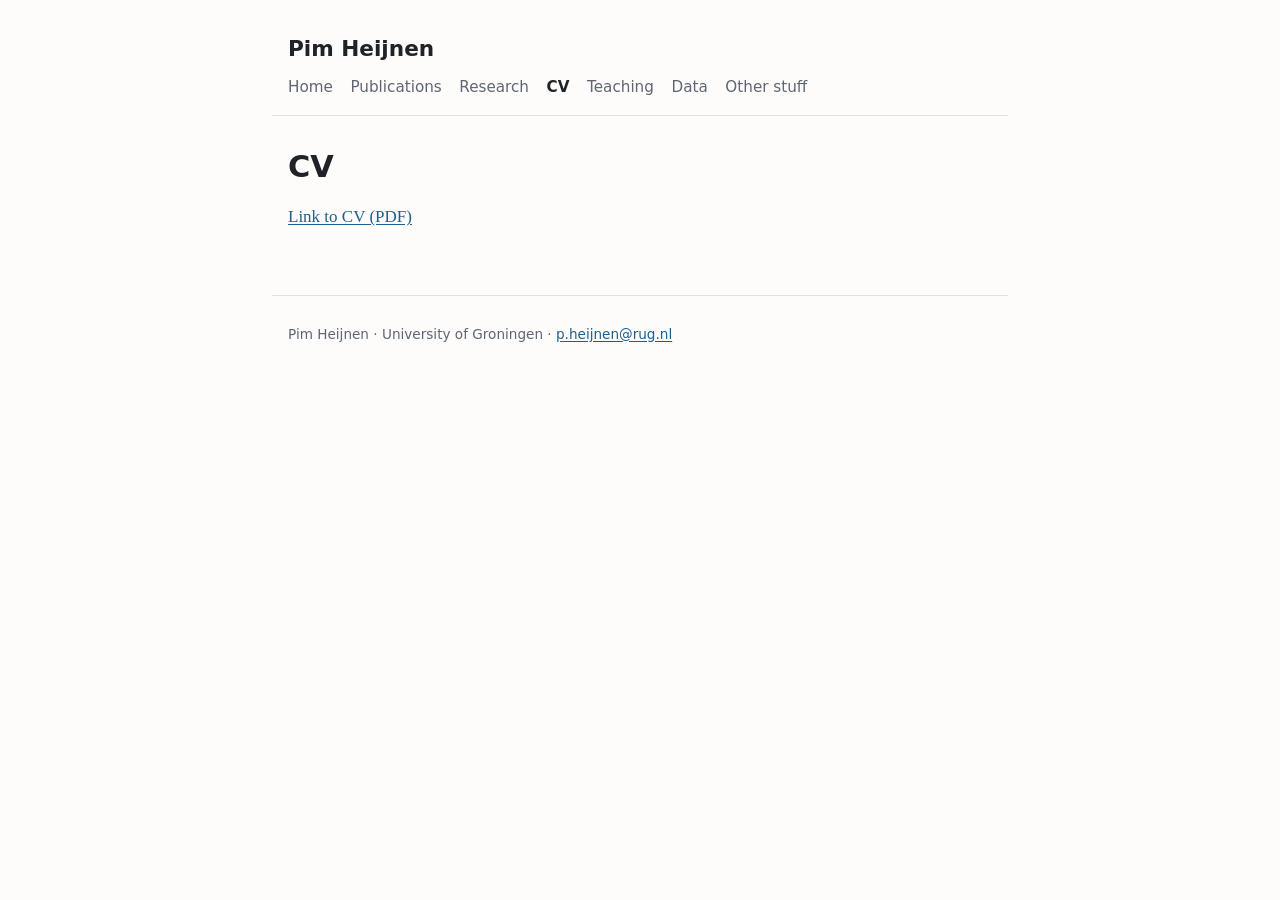
==== cv.html @ 960171b0 "Initial version of personal website, migrated from Google Sites Co-Authored-By: Claude Opus 5.5 <nor" ====
<!doctype html>
<html lang="en">
<head>
  <meta charset="utf-8">
  <meta name="viewport" content="width=device-width, initial-scale=1">
  <title>CV – Pim Heijnen</title>
  <link rel="stylesheet" href="style.css">
</head>
<body>
  <header class="site-header">
    <a class="site-name" href="index.html">Pim Heijnen</a>
    <nav>
      <a href="index.html">Home</a>
      <a href="publications.html">Publications</a>
      <a href="research.html">Research</a>
      <a href="cv.html" aria-current="page">CV</a>
      <a href="teaching.html">Teaching</a>
      <a href="data.html">Data</a>
      <a href="personal.html">Other stuff</a>
    </nav>
  </header>
  <main>
    <h1>CV</h1>
    <p><a href="https://www.dropbox.com/s/o0sutgql7cb6be3/CV_english_public.pdf?dl=0">Link to CV (PDF)</a></p>
  </main>
  <footer>
    <p>Pim Heijnen · University of Groningen · <a href="mailto:p.heijnen@rug.nl">p.heijnen@rug.nl</a></p>
  </footer>
</body>
</html>
---- style.css ----
:root {
  --bg: #fdfcfa;
  --text: #1f2328;
  --muted: #5f6672;
  --accent: #1f5f8b;
  --rule: #e3e0da;
  --done: #2f7d4f;
  --max: 46rem;
}

@media (prefers-color-scheme: dark) {
  :root {
    --bg: #16181c;
    --text: #e6e6e3;
    --muted: #9aa0a8;
    --accent: #7db4dc;
    --rule: #2c3036;
    --done: #6cc292;
  }
}

* { box-sizing: border-box; }

html { -webkit-text-size-adjust: 100%; }

body {
  margin: 0;
  background: var(--bg);
  color: var(--text);
  font: 17px/1.6 Charter, "Bitstream Charter", "Sitka Text", Cambria, Georgia, serif;
}

a { color: var(--accent); text-underline-offset: 2px; }
a:hover { text-decoration-thickness: 2px; }

.site-header, main, footer {
  max-width: var(--max);
  margin: 0 auto;
  padding: 0 1rem;
}

.site-header {
  padding-top: 2rem;
  padding-bottom: 1rem;
  border-bottom: 1px solid var(--rule);
  font-family: system-ui, -apple-system, "Segoe UI", sans-serif;
}

.site-name {
  font-size: 1.35rem;
  font-weight: 600;
  color: var(--text);
  text-decoration: none;
}

nav {
  display: flex;
  flex-wrap: wrap;
  gap: 0.25rem 1.1rem;
  margin-top: 0.5rem;
  font-size: 0.95rem;
}

nav a { color: var(--muted); text-decoration: none; }
nav a:hover { color: var(--accent); }
nav a[aria-current="page"] { color: var(--text); font-weight: 600; }

main { padding-top: 1.5rem; padding-bottom: 3rem; }

h1, h2, h3 {
  font-family: system-ui, -apple-system, "Segoe UI", sans-serif;
  line-height: 1.25;
}

h1 { font-size: 1.9rem; margin: 0.5rem 0 1rem; }
h2 { font-size: 1.2rem; margin: 2.2rem 0 0.6rem; }
h3 { font-size: 1.05rem; margin: 0 0 0.3rem; }

.lead { font-size: 1.15rem; color: var(--muted); }

.crumb {
  margin: 0;
  font: 0.9rem system-ui, sans-serif;
  color: var(--muted);
}

.timeline { list-style: none; padding: 0; }
.timeline li { margin-bottom: 0.5rem; }
.timeline .when {
  display: block;
  font: 0.85rem system-ui, sans-serif;
  color: var(--muted);
  font-variant-numeric: tabular-nums;
}

.pubs { padding-left: 1.2rem; }
.pubs li { margin-bottom: 0.7rem; }

.paper {
  padding: 1rem 0;
  border-top: 1px solid var(--rule);
}
.paper .year { font-weight: 400; color: var(--muted); }
.paper .meta { margin: 0.1rem 0; color: var(--muted); font-size: 0.95rem; }
.paper details { margin-top: 0.4rem; }
.paper summary { cursor: pointer; color: var(--accent); font: 0.9rem system-ui, sans-serif; }
.paper details p { margin: 0.5rem 0 0; }

.gallery {
  display: grid;
  grid-template-columns: repeat(auto-fill, minmax(15rem, 1fr));
  gap: 1.25rem;
  margin-top: 1.5rem;
}
.gallery figure { margin: 0; }
.gallery img {
  display: block;
  width: 100%;
  aspect-ratio: 4 / 3;
  object-fit: cover;
  border-radius: 4px;
}
.gallery figcaption { font-size: 0.9rem; color: var(--muted); margin-top: 0.4rem; }

.progress { margin: 2rem 0 1rem; font-family: system-ui, sans-serif; }
.progress .bar {
  height: 0.6rem;
  background: var(--rule);
  border-radius: 999px;
  overflow: hidden;
}
.progress .bar span { display: block; height: 100%; background: var(--done); }
.progress p { margin: 0.4rem 0 0; font-size: 0.95rem; }

.table-wrap { overflow-x: auto; }
.passes {
  width: 100%;
  border-collapse: collapse;
  font: 0.95rem system-ui, sans-serif;
  font-variant-numeric: tabular-nums;
}
.passes th, .passes td {
  text-align: left;
  padding: 0.4rem 0.6rem;
  border-bottom: 1px solid var(--rule);
}
.passes th { color: var(--muted); font-weight: 600; }
.passes .num { text-align: right; white-space: nowrap; }
.passes tr:not(.done) td:last-child { color: var(--muted); }
.passes tr.done td:last-child { color: var(--done); }

footer {
  padding-top: 1rem;
  padding-bottom: 2rem;
  border-top: 1px solid var(--rule);
  font: 0.85rem system-ui, sans-serif;
  color: var(--muted);
}
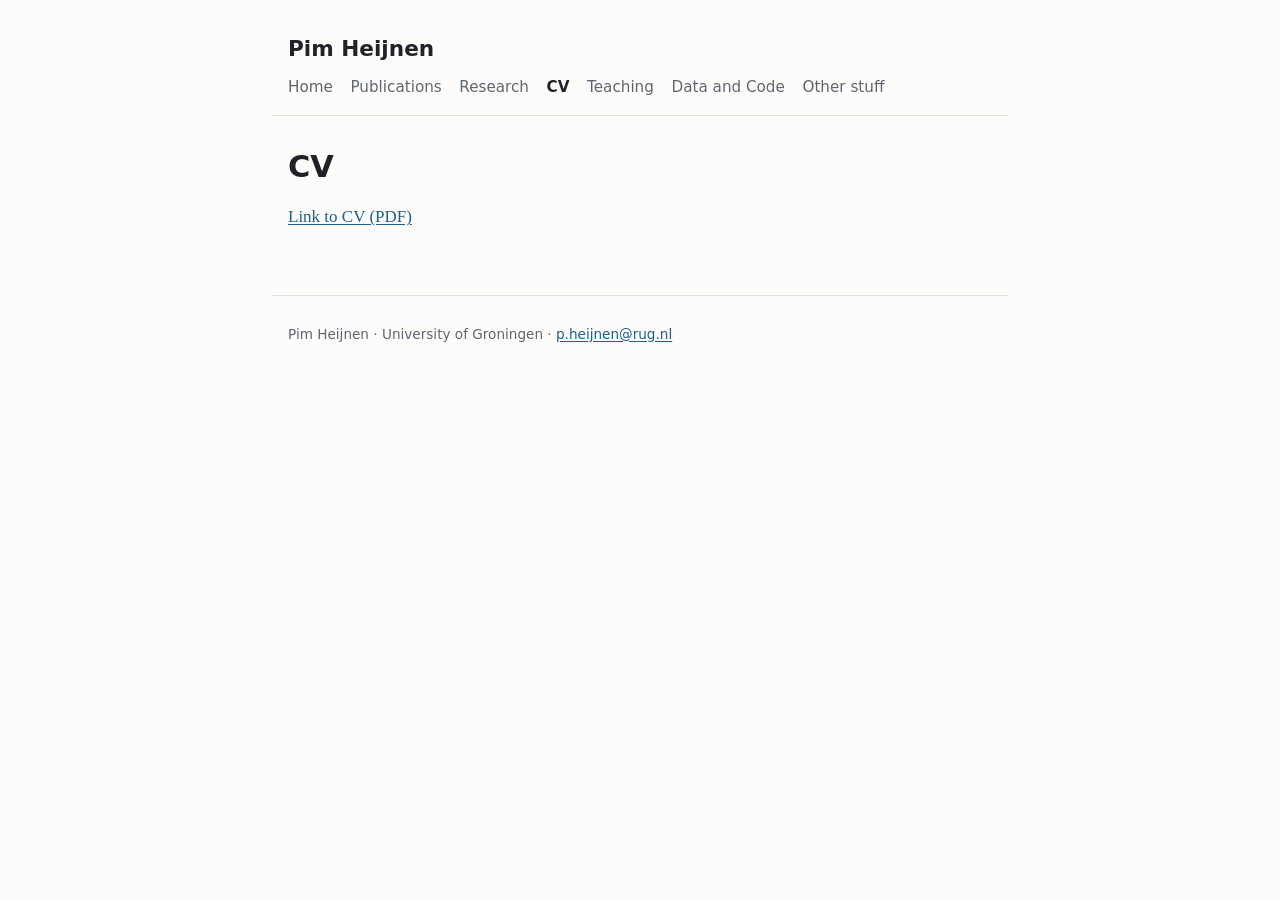
==== commit 88198312: "Data and Code page, new working paper version of On the Computation of Equilibrium Co-Authored-By: C" ====
--- a/cv.html
+++ b/cv.html
@@ -15,7 +15,7 @@
       <a href="research.html">Research</a>
       <a href="cv.html" aria-current="page">CV</a>
       <a href="teaching.html">Teaching</a>
-      <a href="data.html">Data</a>
+      <a href="data.html">Data and Code</a>
       <a href="personal.html">Other stuff</a>
     </nav>
   </header>
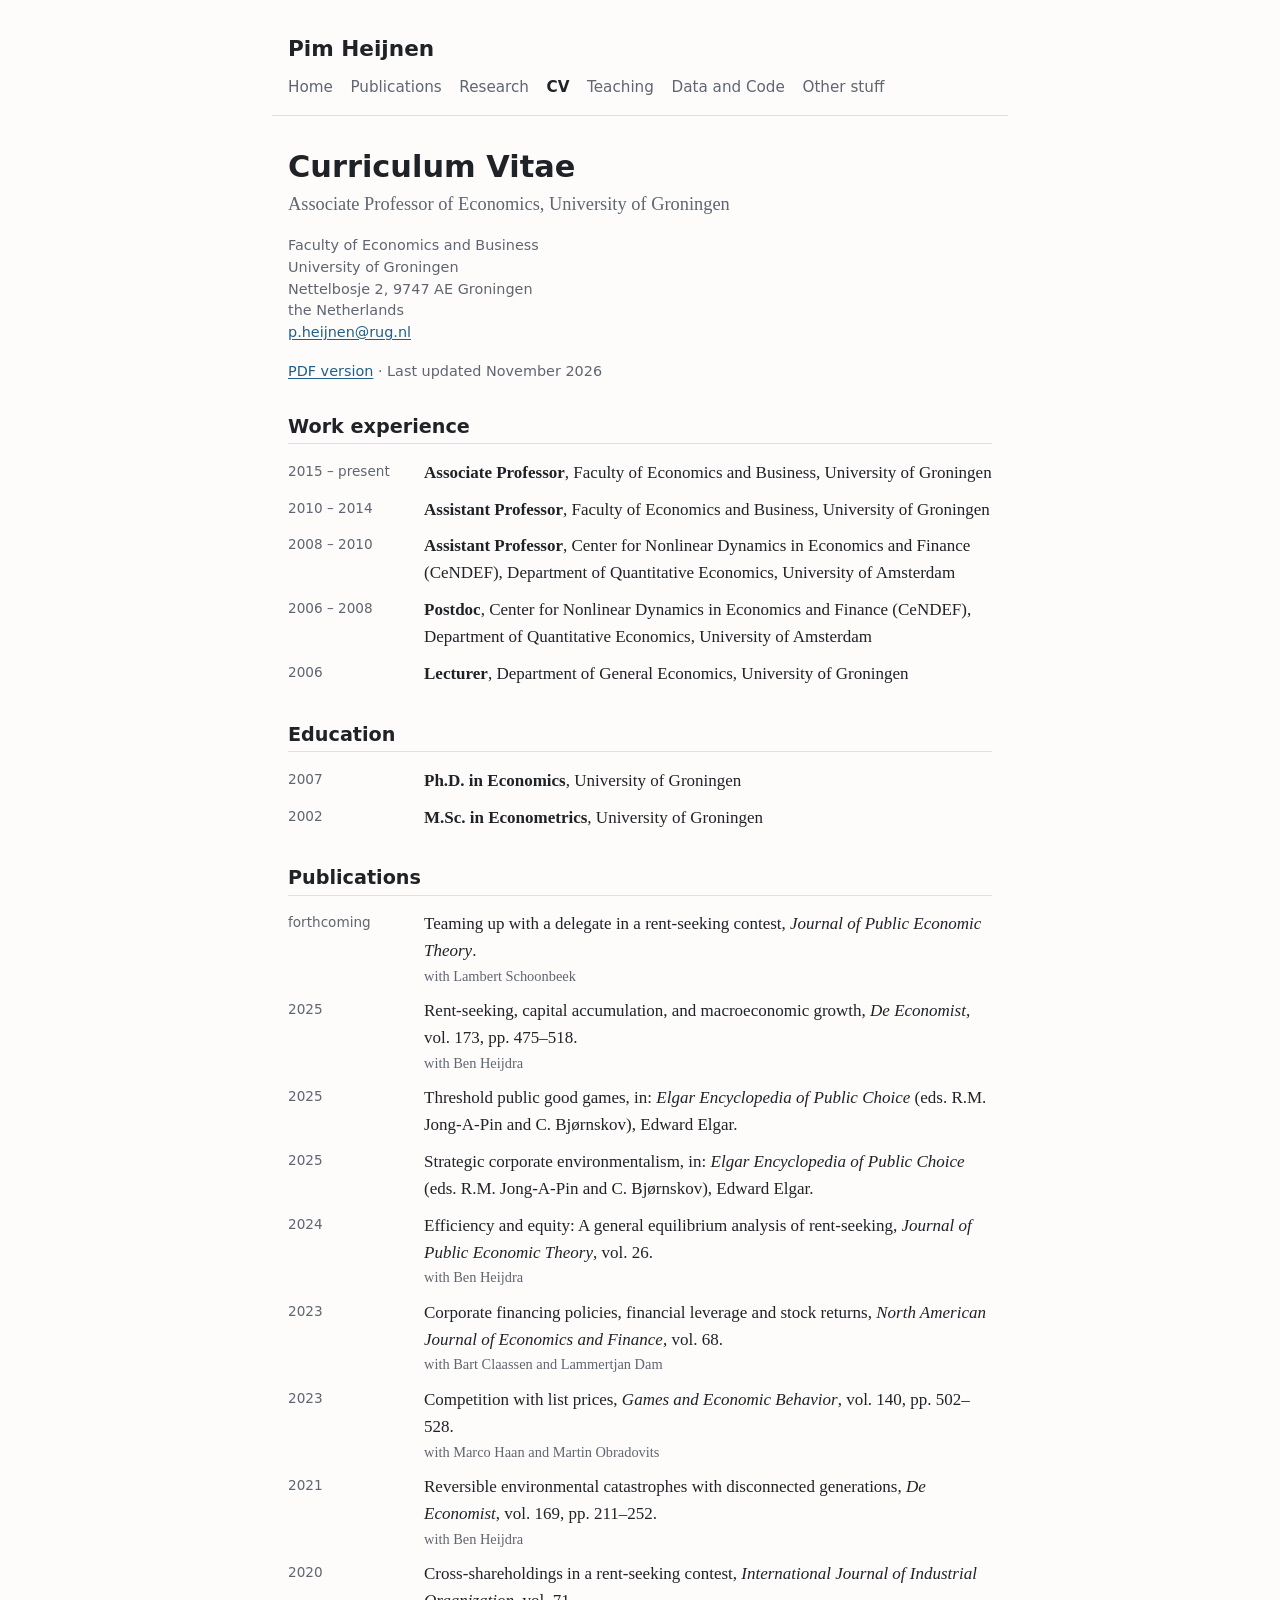
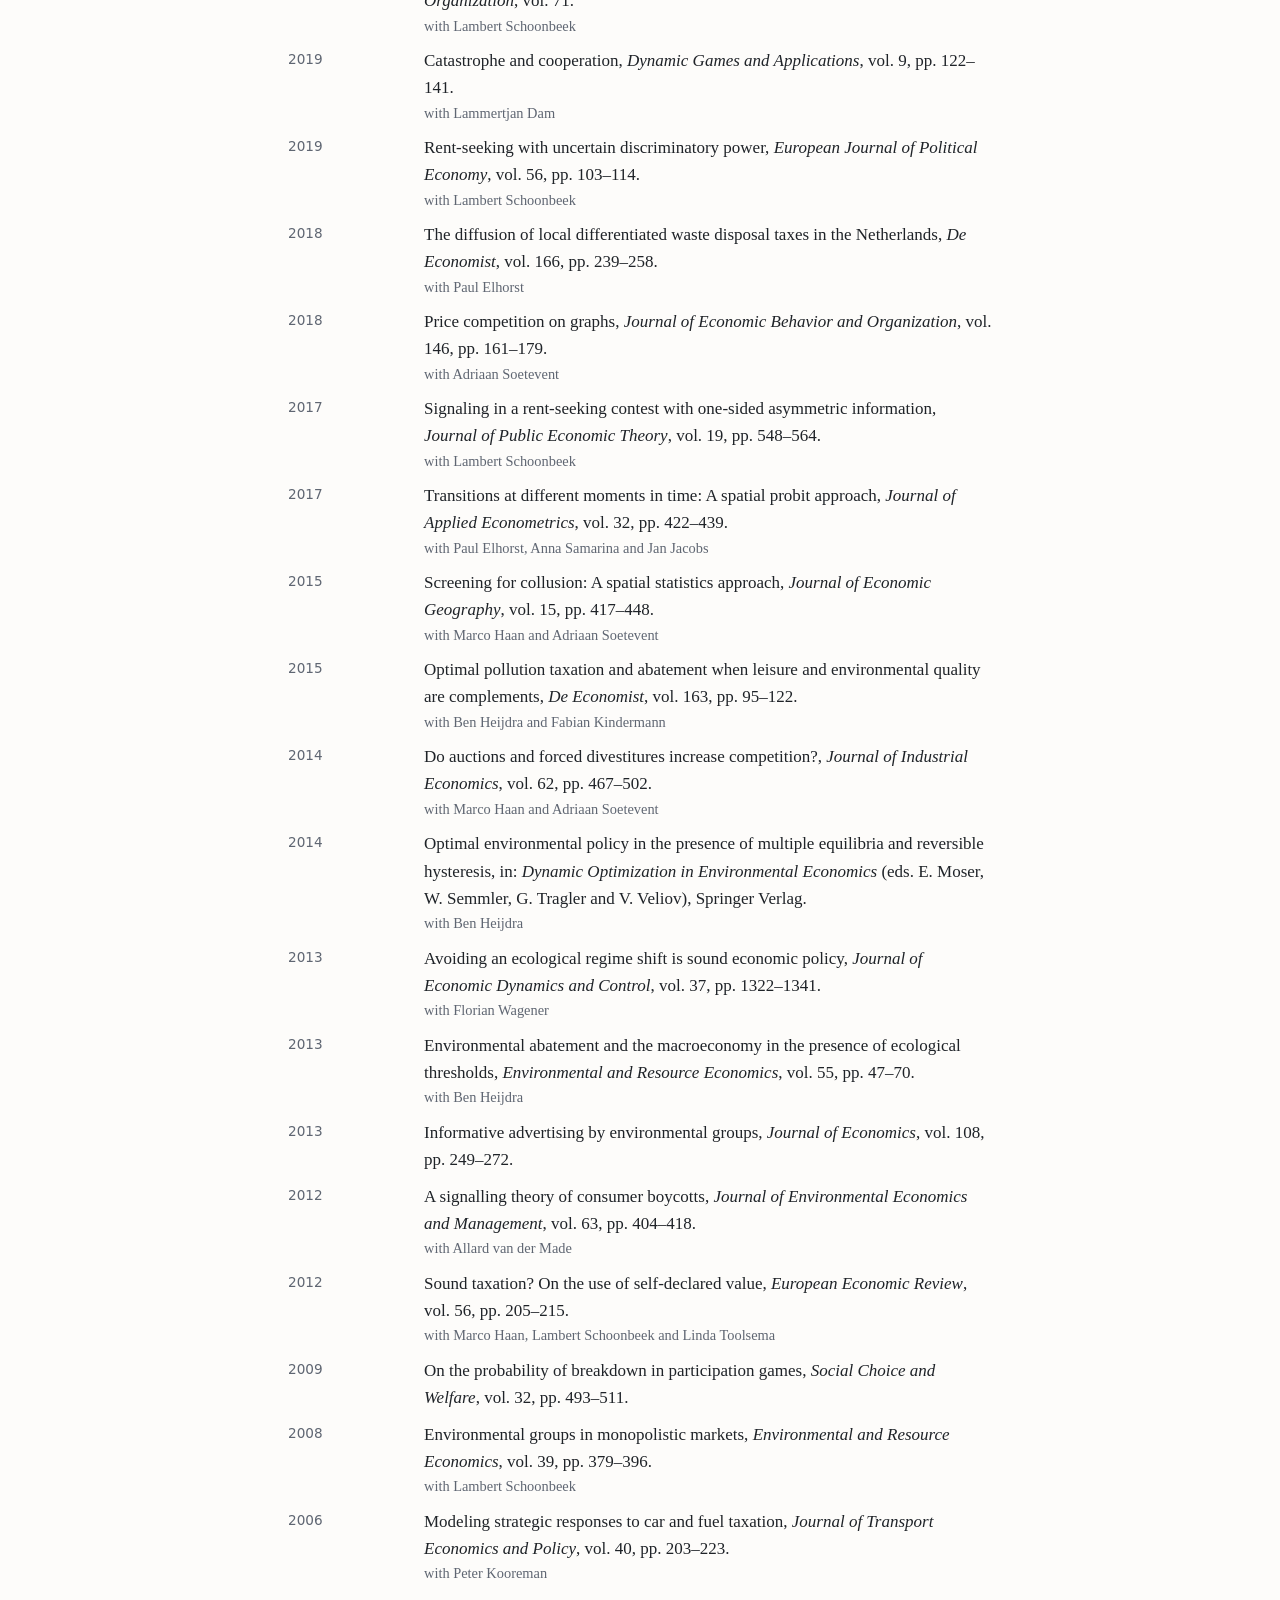
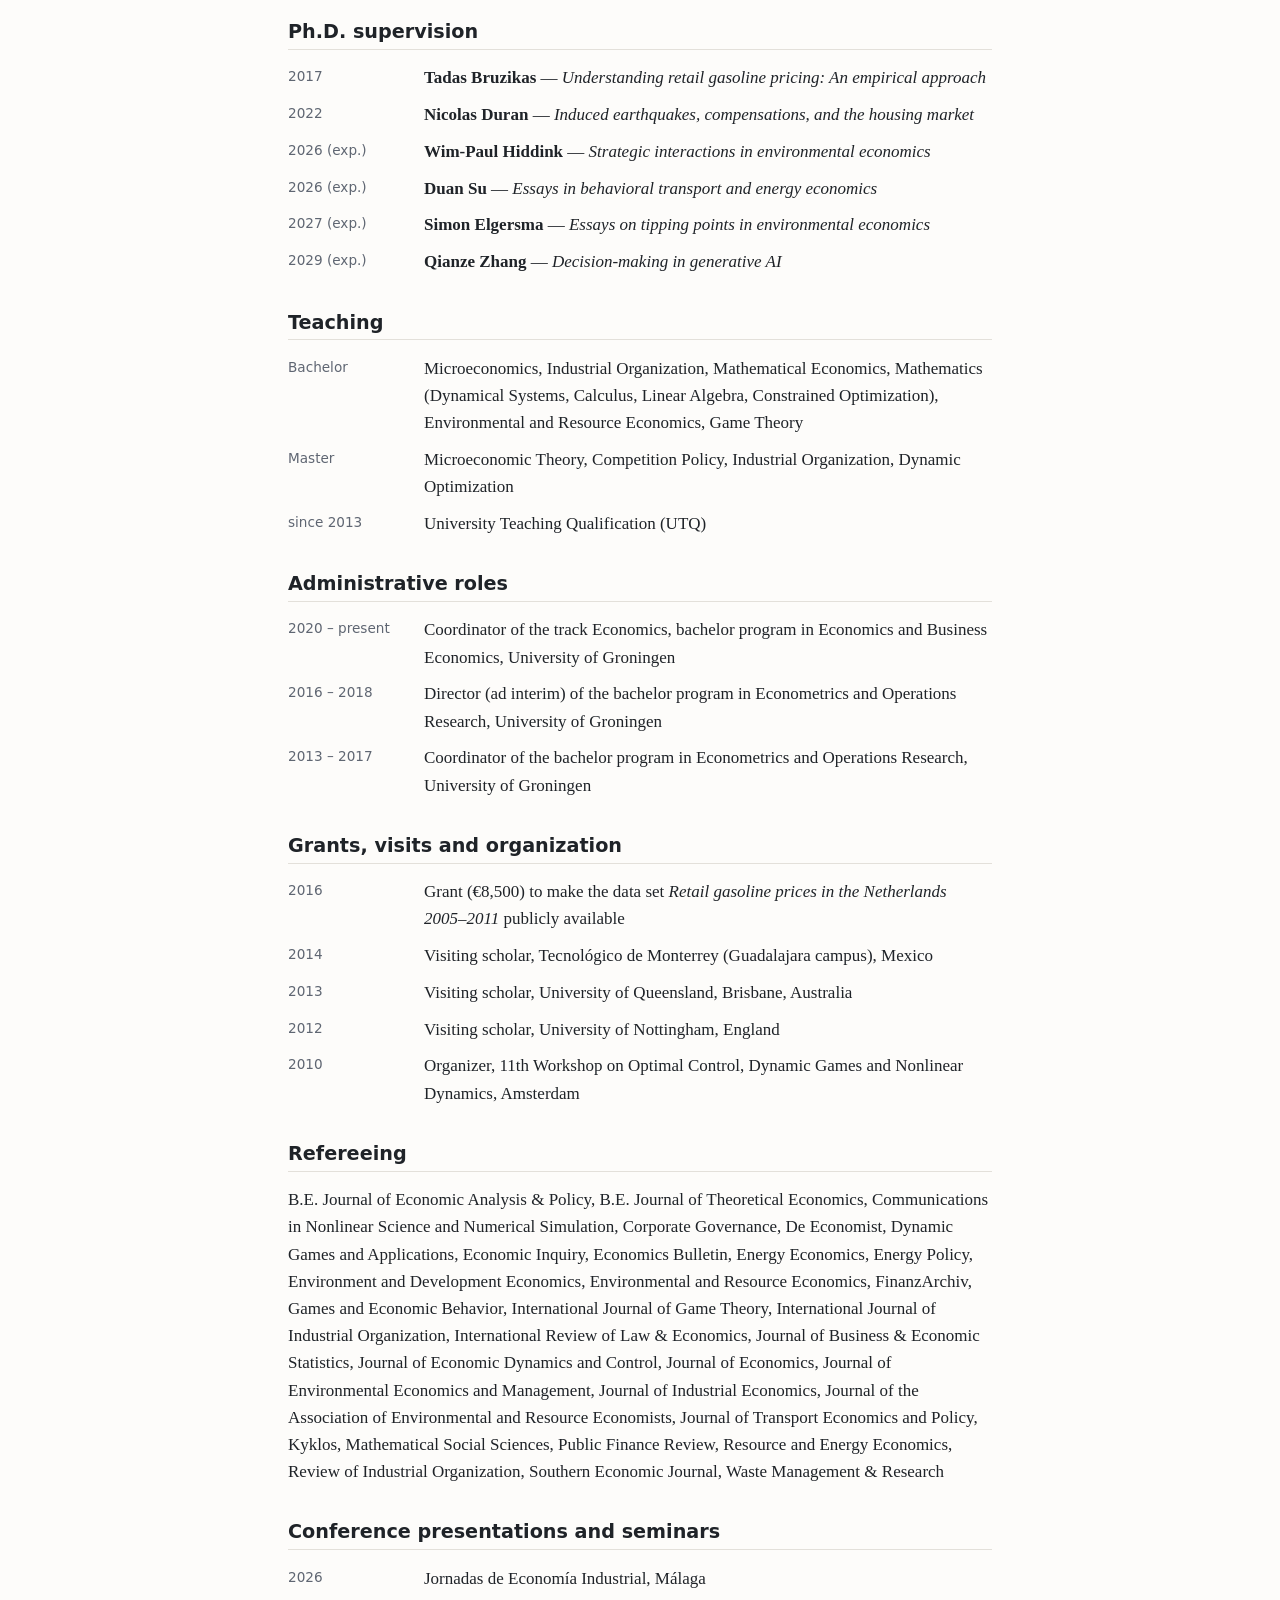
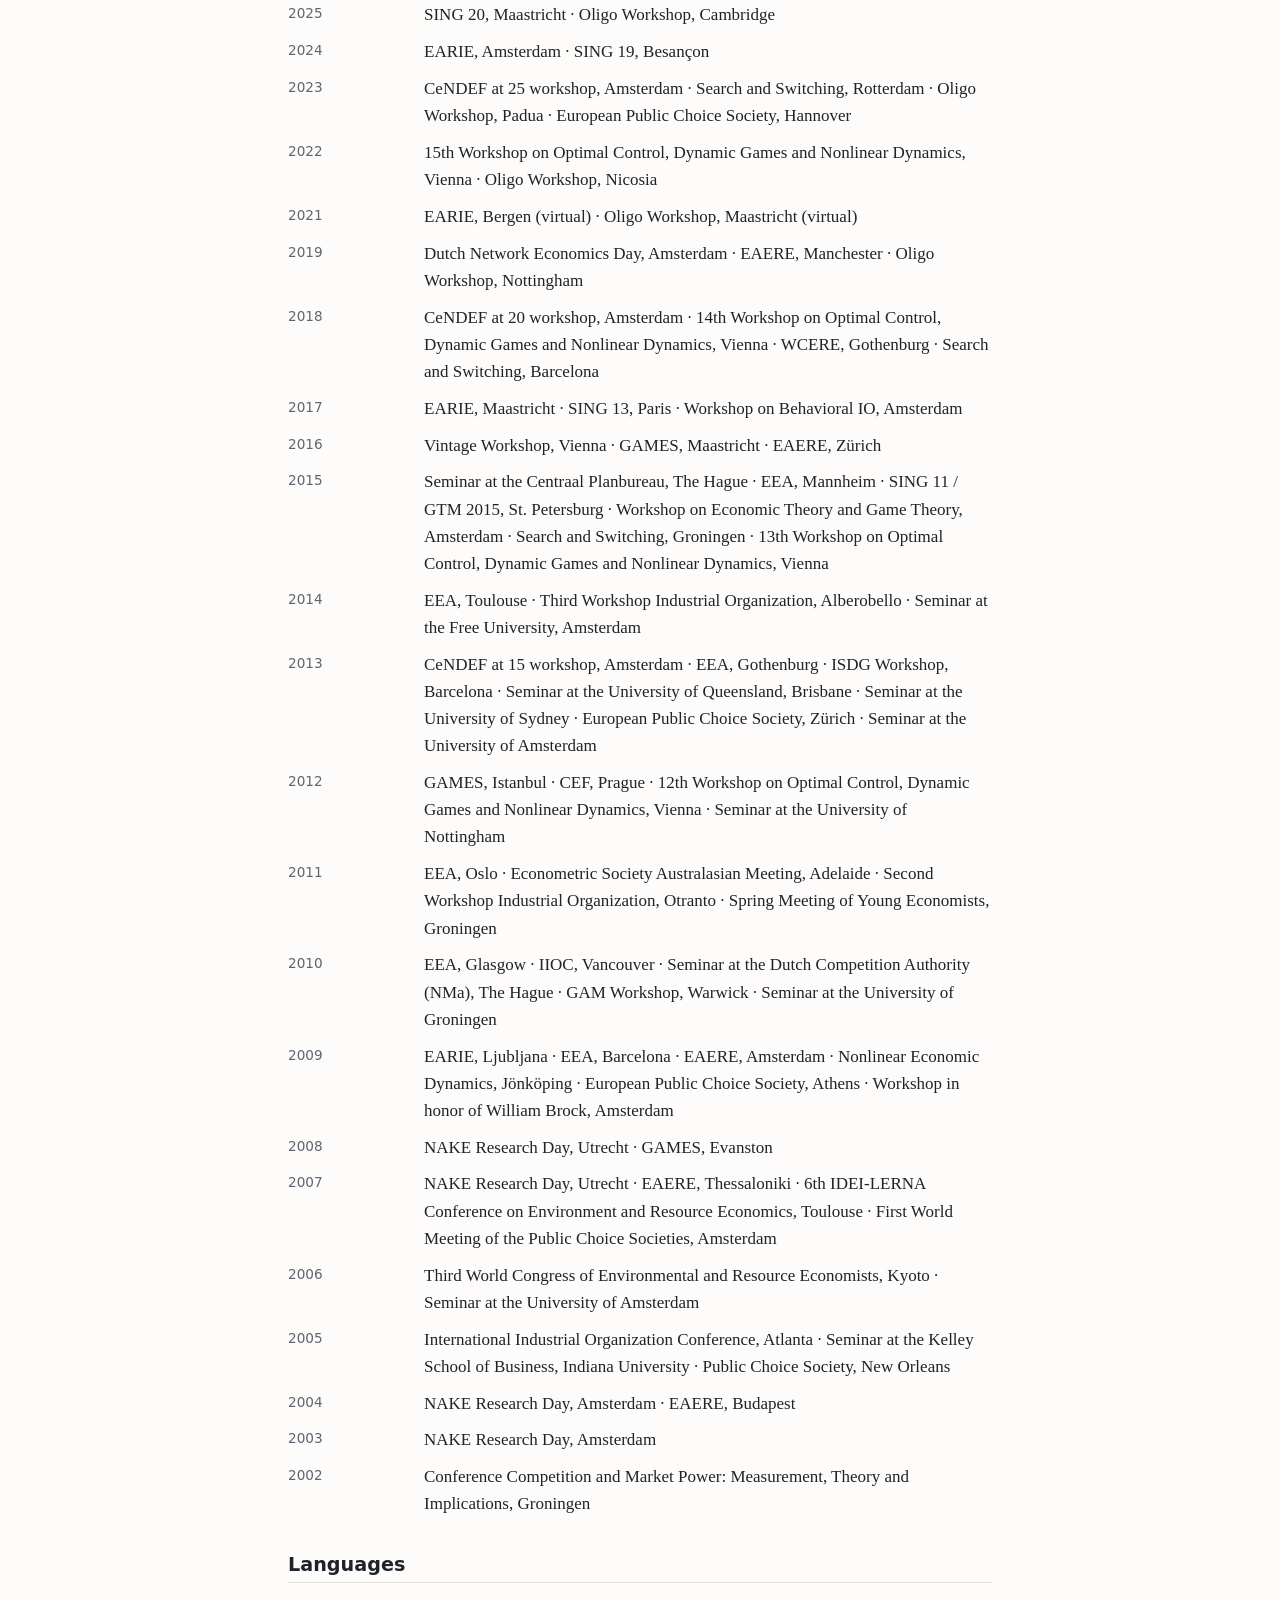
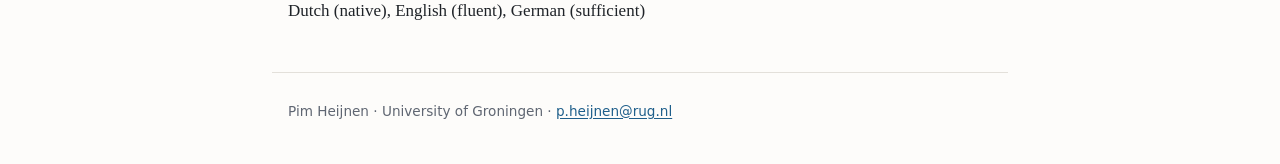
==== commit 808c33fe: "CV as an HTML page instead of a Dropbox PDF link Co-Authored-By: Claude Opus 5.5 <noreply@anthropic." ====
--- a/cv.html
+++ b/cv.html
@@ -19,9 +19,121 @@
       <a href="personal.html">Other stuff</a>
     </nav>
   </header>
-  <main>
-    <h1>CV</h1>
-    <p><a href="https://www.dropbox.com/s/o0sutgql7cb6be3/CV_english_public.pdf?dl=0">Link to CV (PDF)</a></p>
+  <main class="cv">
+    <div class="cv-head">
+      <div>
+        <h1>Curriculum Vitae</h1>
+        <p class="lead">Associate Professor of Economics, University of Groningen</p>
+      </div>
+      <address class="cv-contact">
+        Faculty of Economics and Business<br>
+        University of Groningen<br>
+        Nettelbosje 2, 9747 AE Groningen<br>
+        the Netherlands<br>
+        <a href="mailto:p.heijnen@rug.nl">p.heijnen@rug.nl</a>
+      </address>
+    </div>
+    <p class="cv-actions">
+      <a href="https://www.dropbox.com/s/o0sutgql7cb6be3/CV_english_public.pdf?dl=0">PDF version</a>
+      <span aria-hidden="true">·</span> Last updated November 2026
+    </p>
+
+    <h2>Work experience</h2>
+    <div class="cv-row"><span class="when">2015 – present</span><div><strong>Associate Professor</strong>, Faculty of Economics and Business, University of Groningen</div></div>
+    <div class="cv-row"><span class="when">2010 – 2014</span><div><strong>Assistant Professor</strong>, Faculty of Economics and Business, University of Groningen</div></div>
+    <div class="cv-row"><span class="when">2008 – 2010</span><div><strong>Assistant Professor</strong>, Center for Nonlinear Dynamics in Economics and Finance (CeNDEF), Department of Quantitative Economics, University of Amsterdam</div></div>
+    <div class="cv-row"><span class="when">2006 – 2008</span><div><strong>Postdoc</strong>, Center for Nonlinear Dynamics in Economics and Finance (CeNDEF), Department of Quantitative Economics, University of Amsterdam</div></div>
+    <div class="cv-row"><span class="when">2006</span><div><strong>Lecturer</strong>, Department of General Economics, University of Groningen</div></div>
+
+    <h2>Education</h2>
+    <div class="cv-row"><span class="when">2007</span><div><strong>Ph.D. in Economics</strong>, University of Groningen</div></div>
+    <div class="cv-row"><span class="when">2002</span><div><strong>M.Sc. in Econometrics</strong>, University of Groningen</div></div>
+
+    <h2>Publications</h2>
+    <div class="cv-row"><span class="when">forthcoming</span><div>Teaming up with a delegate in a rent-seeking contest, <em>Journal of Public Economic Theory</em>.<span class="with">with Lambert Schoonbeek</span></div></div>
+    <div class="cv-row"><span class="when">2025</span><div>Rent-seeking, capital accumulation, and macroeconomic growth, <em>De Economist</em>, vol. 173, pp. 475–518.<span class="with">with Ben Heijdra</span></div></div>
+    <div class="cv-row"><span class="when">2025</span><div>Threshold public good games, in: <em>Elgar Encyclopedia of Public Choice</em> (eds. R.M. Jong-A-Pin and C. Bjørnskov), Edward Elgar.</div></div>
+    <div class="cv-row"><span class="when">2025</span><div>Strategic corporate environmentalism, in: <em>Elgar Encyclopedia of Public Choice</em> (eds. R.M. Jong-A-Pin and C. Bjørnskov), Edward Elgar.</div></div>
+    <div class="cv-row"><span class="when">2024</span><div>Efficiency and equity: A general equilibrium analysis of rent-seeking, <em>Journal of Public Economic Theory</em>, vol. 26.<span class="with">with Ben Heijdra</span></div></div>
+    <div class="cv-row"><span class="when">2023</span><div>Corporate financing policies, financial leverage and stock returns, <em>North American Journal of Economics and Finance</em>, vol. 68.<span class="with">with Bart Claassen and Lammertjan Dam</span></div></div>
+    <div class="cv-row"><span class="when">2023</span><div>Competition with list prices, <em>Games and Economic Behavior</em>, vol. 140, pp. 502–528.<span class="with">with Marco Haan and Martin Obradovits</span></div></div>
+    <div class="cv-row"><span class="when">2021</span><div>Reversible environmental catastrophes with disconnected generations, <em>De Economist</em>, vol. 169, pp. 211–252.<span class="with">with Ben Heijdra</span></div></div>
+    <div class="cv-row"><span class="when">2020</span><div>Cross-shareholdings in a rent-seeking contest, <em>International Journal of Industrial Organization</em>, vol. 71.<span class="with">with Lambert Schoonbeek</span></div></div>
+    <div class="cv-row"><span class="when">2019</span><div>Catastrophe and cooperation, <em>Dynamic Games and Applications</em>, vol. 9, pp. 122–141.<span class="with">with Lammertjan Dam</span></div></div>
+    <div class="cv-row"><span class="when">2019</span><div>Rent-seeking with uncertain discriminatory power, <em>European Journal of Political Economy</em>, vol. 56, pp. 103–114.<span class="with">with Lambert Schoonbeek</span></div></div>
+    <div class="cv-row"><span class="when">2018</span><div>The diffusion of local differentiated waste disposal taxes in the Netherlands, <em>De Economist</em>, vol. 166, pp. 239–258.<span class="with">with Paul Elhorst</span></div></div>
+    <div class="cv-row"><span class="when">2018</span><div>Price competition on graphs, <em>Journal of Economic Behavior and Organization</em>, vol. 146, pp. 161–179.<span class="with">with Adriaan Soetevent</span></div></div>
+    <div class="cv-row"><span class="when">2017</span><div>Signaling in a rent-seeking contest with one-sided asymmetric information, <em>Journal of Public Economic Theory</em>, vol. 19, pp. 548–564.<span class="with">with Lambert Schoonbeek</span></div></div>
+    <div class="cv-row"><span class="when">2017</span><div>Transitions at different moments in time: A spatial probit approach, <em>Journal of Applied Econometrics</em>, vol. 32, pp. 422–439.<span class="with">with Paul Elhorst, Anna Samarina and Jan Jacobs</span></div></div>
+    <div class="cv-row"><span class="when">2015</span><div>Screening for collusion: A spatial statistics approach, <em>Journal of Economic Geography</em>, vol. 15, pp. 417–448.<span class="with">with Marco Haan and Adriaan Soetevent</span></div></div>
+    <div class="cv-row"><span class="when">2015</span><div>Optimal pollution taxation and abatement when leisure and environmental quality are complements, <em>De Economist</em>, vol. 163, pp. 95–122.<span class="with">with Ben Heijdra and Fabian Kindermann</span></div></div>
+    <div class="cv-row"><span class="when">2014</span><div>Do auctions and forced divestitures increase competition?, <em>Journal of Industrial Economics</em>, vol. 62, pp. 467–502.<span class="with">with Marco Haan and Adriaan Soetevent</span></div></div>
+    <div class="cv-row"><span class="when">2014</span><div>Optimal environmental policy in the presence of multiple equilibria and reversible hysteresis, in: <em>Dynamic Optimization in Environmental Economics</em> (eds. E. Moser, W. Semmler, G. Tragler and V. Veliov), Springer Verlag.<span class="with">with Ben Heijdra</span></div></div>
+    <div class="cv-row"><span class="when">2013</span><div>Avoiding an ecological regime shift is sound economic policy, <em>Journal of Economic Dynamics and Control</em>, vol. 37, pp. 1322–1341.<span class="with">with Florian Wagener</span></div></div>
+    <div class="cv-row"><span class="when">2013</span><div>Environmental abatement and the macroeconomy in the presence of ecological thresholds, <em>Environmental and Resource Economics</em>, vol. 55, pp. 47–70.<span class="with">with Ben Heijdra</span></div></div>
+    <div class="cv-row"><span class="when">2013</span><div>Informative advertising by environmental groups, <em>Journal of Economics</em>, vol. 108, pp. 249–272.</div></div>
+    <div class="cv-row"><span class="when">2012</span><div>A signalling theory of consumer boycotts, <em>Journal of Environmental Economics and Management</em>, vol. 63, pp. 404–418.<span class="with">with Allard van der Made</span></div></div>
+    <div class="cv-row"><span class="when">2012</span><div>Sound taxation? On the use of self-declared value, <em>European Economic Review</em>, vol. 56, pp. 205–215.<span class="with">with Marco Haan, Lambert Schoonbeek and Linda Toolsema</span></div></div>
+    <div class="cv-row"><span class="when">2009</span><div>On the probability of breakdown in participation games, <em>Social Choice and Welfare</em>, vol. 32, pp. 493–511.</div></div>
+    <div class="cv-row"><span class="when">2008</span><div>Environmental groups in monopolistic markets, <em>Environmental and Resource Economics</em>, vol. 39, pp. 379–396.<span class="with">with Lambert Schoonbeek</span></div></div>
+    <div class="cv-row"><span class="when">2006</span><div>Modeling strategic responses to car and fuel taxation, <em>Journal of Transport Economics and Policy</em>, vol. 40, pp. 203–223.<span class="with">with Peter Kooreman</span></div></div>
+
+    <h2>Ph.D. supervision</h2>
+    <div class="cv-row"><span class="when">2017</span><div><strong>Tadas Bruzikas</strong> — <em>Understanding retail gasoline pricing: An empirical approach</em></div></div>
+    <div class="cv-row"><span class="when">2022</span><div><strong>Nicolas Duran</strong> — <em>Induced earthquakes, compensations, and the housing market</em></div></div>
+    <div class="cv-row"><span class="when">2026 (exp.)</span><div><strong>Wim-Paul Hiddink</strong> — <em>Strategic interactions in environmental economics</em></div></div>
+    <div class="cv-row"><span class="when">2026 (exp.)</span><div><strong>Duan Su</strong> — <em>Essays in behavioral transport and energy economics</em></div></div>
+    <div class="cv-row"><span class="when">2027 (exp.)</span><div><strong>Simon Elgersma</strong> — <em>Essays on tipping points in environmental economics</em></div></div>
+    <div class="cv-row"><span class="when">2029 (exp.)</span><div><strong>Qianze Zhang</strong> — <em>Decision-making in generative AI</em></div></div>
+
+    <h2>Teaching</h2>
+    <div class="cv-row"><span class="when">Bachelor</span><div>Microeconomics, Industrial Organization, Mathematical Economics, Mathematics (Dynamical Systems, Calculus, Linear Algebra, Constrained Optimization), Environmental and Resource Economics, Game Theory</div></div>
+    <div class="cv-row"><span class="when">Master</span><div>Microeconomic Theory, Competition Policy, Industrial Organization, Dynamic Optimization</div></div>
+    <div class="cv-row"><span class="when">since 2013</span><div>University Teaching Qualification (UTQ)</div></div>
+
+    <h2>Administrative roles</h2>
+    <div class="cv-row"><span class="when">2020 – present</span><div>Coordinator of the track Economics, bachelor program in Economics and Business Economics, University of Groningen</div></div>
+    <div class="cv-row"><span class="when">2016 – 2018</span><div>Director (ad interim) of the bachelor program in Econometrics and Operations Research, University of Groningen</div></div>
+    <div class="cv-row"><span class="when">2013 – 2017</span><div>Coordinator of the bachelor program in Econometrics and Operations Research, University of Groningen</div></div>
+
+    <h2>Grants, visits and organization</h2>
+    <div class="cv-row"><span class="when">2016</span><div>Grant (€8,500) to make the data set <em>Retail gasoline prices in the Netherlands 2005–2011</em> publicly available</div></div>
+    <div class="cv-row"><span class="when">2014</span><div>Visiting scholar, Tecnológico de Monterrey (Guadalajara campus), Mexico</div></div>
+    <div class="cv-row"><span class="when">2013</span><div>Visiting scholar, University of Queensland, Brisbane, Australia</div></div>
+    <div class="cv-row"><span class="when">2012</span><div>Visiting scholar, University of Nottingham, England</div></div>
+    <div class="cv-row"><span class="when">2010</span><div>Organizer, 11th Workshop on Optimal Control, Dynamic Games and Nonlinear Dynamics, Amsterdam</div></div>
+
+    <h2>Refereeing</h2>
+    <p class="cv-prose">B.E. Journal of Economic Analysis &amp; Policy, B.E. Journal of Theoretical Economics, Communications in Nonlinear Science and Numerical Simulation, Corporate Governance, De Economist, Dynamic Games and Applications, Economic Inquiry, Economics Bulletin, Energy Economics, Energy Policy, Environment and Development Economics, Environmental and Resource Economics, FinanzArchiv, Games and Economic Behavior, International Journal of Game Theory, International Journal of Industrial Organization, International Review of Law &amp; Economics, Journal of Business &amp; Economic Statistics, Journal of Economic Dynamics and Control, Journal of Economics, Journal of Environmental Economics and Management, Journal of Industrial Economics, Journal of the Association of Environmental and Resource Economists, Journal of Transport Economics and Policy, Kyklos, Mathematical Social Sciences, Public Finance Review, Resource and Energy Economics, Review of Industrial Organization, Southern Economic Journal, Waste Management &amp; Research</p>
+
+    <h2>Conference presentations and seminars</h2>
+    <div class="cv-row"><span class="when">2026</span><div>Jornadas de Economía Industrial, Málaga</div></div>
+    <div class="cv-row"><span class="when">2025</span><div>SING 20, Maastricht · Oligo Workshop, Cambridge</div></div>
+    <div class="cv-row"><span class="when">2024</span><div>EARIE, Amsterdam · SING 19, Besançon</div></div>
+    <div class="cv-row"><span class="when">2023</span><div>CeNDEF at 25 workshop, Amsterdam · Search and Switching, Rotterdam · Oligo Workshop, Padua · European Public Choice Society, Hannover</div></div>
+    <div class="cv-row"><span class="when">2022</span><div>15th Workshop on Optimal Control, Dynamic Games and Nonlinear Dynamics, Vienna · Oligo Workshop, Nicosia</div></div>
+    <div class="cv-row"><span class="when">2021</span><div>EARIE, Bergen (virtual) · Oligo Workshop, Maastricht (virtual)</div></div>
+    <div class="cv-row"><span class="when">2019</span><div>Dutch Network Economics Day, Amsterdam · EAERE, Manchester · Oligo Workshop, Nottingham</div></div>
+    <div class="cv-row"><span class="when">2018</span><div>CeNDEF at 20 workshop, Amsterdam · 14th Workshop on Optimal Control, Dynamic Games and Nonlinear Dynamics, Vienna · WCERE, Gothenburg · Search and Switching, Barcelona</div></div>
+    <div class="cv-row"><span class="when">2017</span><div>EARIE, Maastricht · SING 13, Paris · Workshop on Behavioral IO, Amsterdam</div></div>
+    <div class="cv-row"><span class="when">2016</span><div>Vintage Workshop, Vienna · GAMES, Maastricht · EAERE, Zürich</div></div>
+    <div class="cv-row"><span class="when">2015</span><div>Seminar at the Centraal Planbureau, The Hague · EEA, Mannheim · SING 11 / GTM 2015, St. Petersburg · Workshop on Economic Theory and Game Theory, Amsterdam · Search and Switching, Groningen · 13th Workshop on Optimal Control, Dynamic Games and Nonlinear Dynamics, Vienna</div></div>
+    <div class="cv-row"><span class="when">2014</span><div>EEA, Toulouse · Third Workshop Industrial Organization, Alberobello · Seminar at the Free University, Amsterdam</div></div>
+    <div class="cv-row"><span class="when">2013</span><div>CeNDEF at 15 workshop, Amsterdam · EEA, Gothenburg · ISDG Workshop, Barcelona · Seminar at the University of Queensland, Brisbane · Seminar at the University of Sydney · European Public Choice Society, Zürich · Seminar at the University of Amsterdam</div></div>
+    <div class="cv-row"><span class="when">2012</span><div>GAMES, Istanbul · CEF, Prague · 12th Workshop on Optimal Control, Dynamic Games and Nonlinear Dynamics, Vienna · Seminar at the University of Nottingham</div></div>
+    <div class="cv-row"><span class="when">2011</span><div>EEA, Oslo · Econometric Society Australasian Meeting, Adelaide · Second Workshop Industrial Organization, Otranto · Spring Meeting of Young Economists, Groningen</div></div>
+    <div class="cv-row"><span class="when">2010</span><div>EEA, Glasgow · IIOC, Vancouver · Seminar at the Dutch Competition Authority (NMa), The Hague · GAM Workshop, Warwick · Seminar at the University of Groningen</div></div>
+    <div class="cv-row"><span class="when">2009</span><div>EARIE, Ljubljana · EEA, Barcelona · EAERE, Amsterdam · Nonlinear Economic Dynamics, Jönköping · European Public Choice Society, Athens · Workshop in honor of William Brock, Amsterdam</div></div>
+    <div class="cv-row"><span class="when">2008</span><div>NAKE Research Day, Utrecht · GAMES, Evanston</div></div>
+    <div class="cv-row"><span class="when">2007</span><div>NAKE Research Day, Utrecht · EAERE, Thessaloniki · 6th IDEI-LERNA Conference on Environment and Resource Economics, Toulouse · First World Meeting of the Public Choice Societies, Amsterdam</div></div>
+    <div class="cv-row"><span class="when">2006</span><div>Third World Congress of Environmental and Resource Economists, Kyoto · Seminar at the University of Amsterdam</div></div>
+    <div class="cv-row"><span class="when">2005</span><div>International Industrial Organization Conference, Atlanta · Seminar at the Kelley School of Business, Indiana University · Public Choice Society, New Orleans</div></div>
+    <div class="cv-row"><span class="when">2004</span><div>NAKE Research Day, Amsterdam · EAERE, Budapest</div></div>
+    <div class="cv-row"><span class="when">2003</span><div>NAKE Research Day, Amsterdam</div></div>
+    <div class="cv-row"><span class="when">2002</span><div>Conference Competition and Market Power: Measurement, Theory and Implications, Groningen</div></div>
+
+    <h2>Languages</h2>
+    <p class="cv-prose">Dutch (native), English (fluent), German (sufficient)</p>
   </main>
   <footer>
     <p>Pim Heijnen · University of Groningen · <a href="mailto:p.heijnen@rug.nl">p.heijnen@rug.nl</a></p>
--- a/style.css
+++ b/style.css
@@ -156,3 +156,58 @@
   font: 0.85rem system-ui, sans-serif;
   color: var(--muted);
 }
+
+/* CV page */
+.cv-head {
+  display: flex;
+  flex-wrap: wrap;
+  justify-content: space-between;
+  align-items: flex-start;
+  gap: 1rem 2rem;
+}
+.cv-head h1 { margin-bottom: 0.25rem; }
+.cv-head .lead { margin: 0; }
+.cv-contact {
+  font: normal 0.9rem/1.5 system-ui, sans-serif;
+  color: var(--muted);
+}
+.cv-actions {
+  margin: 1.25rem 0 0;
+  font: 0.9rem system-ui, sans-serif;
+  color: var(--muted);
+}
+.cv h2 {
+  padding-bottom: 0.3rem;
+  border-bottom: 1px solid var(--rule);
+  margin-bottom: 0.9rem;
+}
+.cv-row {
+  display: grid;
+  grid-template-columns: 7.5rem 1fr;
+  gap: 1rem;
+  margin-bottom: 0.6rem;
+}
+.cv-row .when {
+  font: 0.85rem/1.9 system-ui, sans-serif;
+  color: var(--muted);
+  font-variant-numeric: tabular-nums;
+}
+.cv-row .with {
+  display: block;
+  font-size: 0.9rem;
+  color: var(--muted);
+}
+.cv-prose { margin: 0; }
+
+@media (max-width: 34rem) {
+  .cv-row { grid-template-columns: 1fr; gap: 0; margin-bottom: 0.9rem; }
+  .cv-row .when { line-height: 1.5; }
+}
+
+@media print {
+  .site-header, footer, .cv-actions { display: none; }
+  body { background: #fff; color: #000; font-size: 11pt; }
+  main { max-width: none; padding: 0; }
+  .cv h2 { break-after: avoid; }
+  .cv-row { break-inside: avoid; }
+}
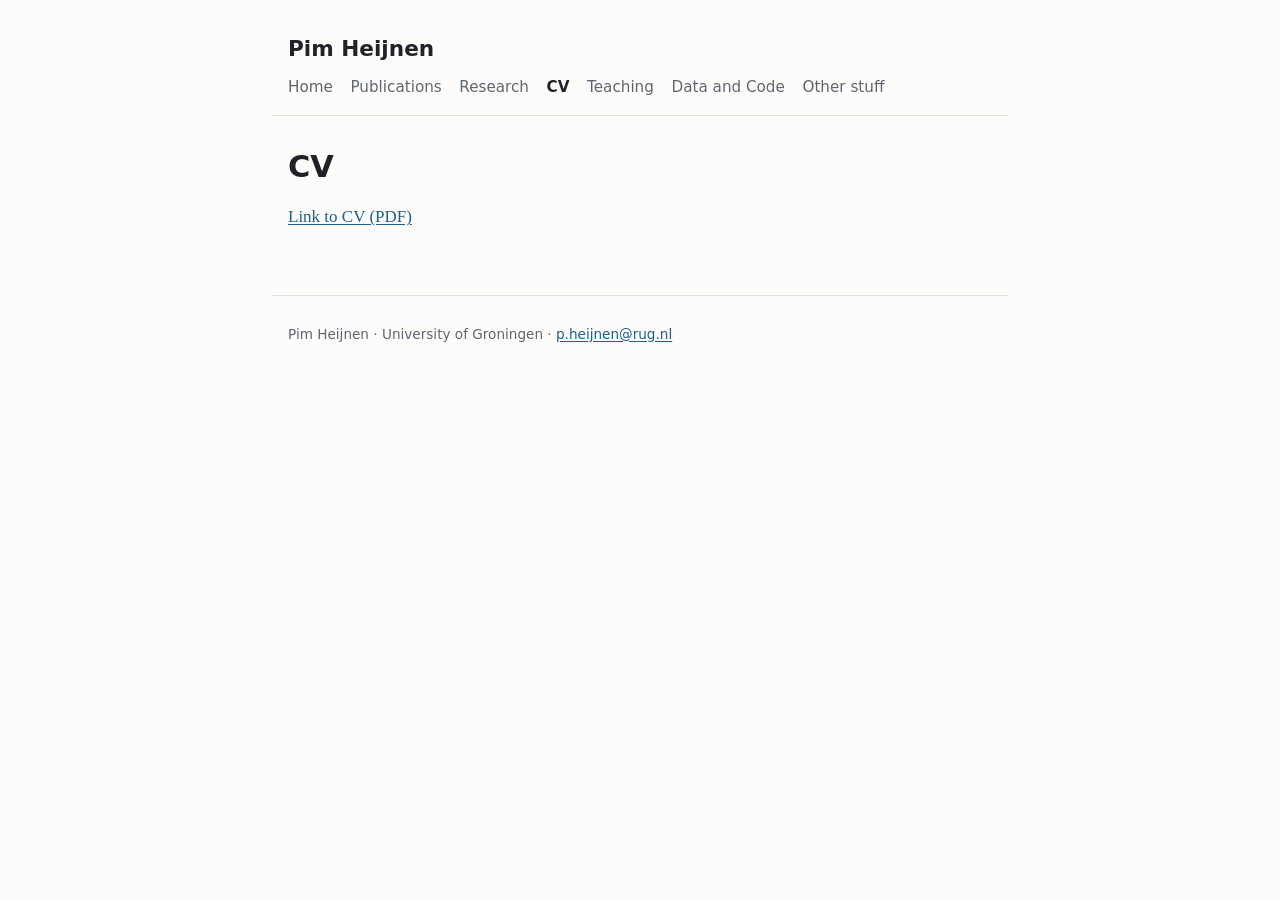
==== commit 8e1ac5cf: "Revert CV HTML page; back to the Dropbox PDF link This reverts commit 808c33f.  Co-Authored-By: Clau" ====
--- a/cv.html
+++ b/cv.html
@@ -19,121 +19,9 @@
       <a href="personal.html">Other stuff</a>
     </nav>
   </header>
-  <main class="cv">
-    <div class="cv-head">
-      <div>
-        <h1>Curriculum Vitae</h1>
-        <p class="lead">Associate Professor of Economics, University of Groningen</p>
-      </div>
-      <address class="cv-contact">
-        Faculty of Economics and Business<br>
-        University of Groningen<br>
-        Nettelbosje 2, 9747 AE Groningen<br>
-        the Netherlands<br>
-        <a href="mailto:p.heijnen@rug.nl">p.heijnen@rug.nl</a>
-      </address>
-    </div>
-    <p class="cv-actions">
-      <a href="https://www.dropbox.com/s/o0sutgql7cb6be3/CV_english_public.pdf?dl=0">PDF version</a>
-      <span aria-hidden="true">·</span> Last updated November 2026
-    </p>
-
-    <h2>Work experience</h2>
-    <div class="cv-row"><span class="when">2015 – present</span><div><strong>Associate Professor</strong>, Faculty of Economics and Business, University of Groningen</div></div>
-    <div class="cv-row"><span class="when">2010 – 2014</span><div><strong>Assistant Professor</strong>, Faculty of Economics and Business, University of Groningen</div></div>
-    <div class="cv-row"><span class="when">2008 – 2010</span><div><strong>Assistant Professor</strong>, Center for Nonlinear Dynamics in Economics and Finance (CeNDEF), Department of Quantitative Economics, University of Amsterdam</div></div>
-    <div class="cv-row"><span class="when">2006 – 2008</span><div><strong>Postdoc</strong>, Center for Nonlinear Dynamics in Economics and Finance (CeNDEF), Department of Quantitative Economics, University of Amsterdam</div></div>
-    <div class="cv-row"><span class="when">2006</span><div><strong>Lecturer</strong>, Department of General Economics, University of Groningen</div></div>
-
-    <h2>Education</h2>
-    <div class="cv-row"><span class="when">2007</span><div><strong>Ph.D. in Economics</strong>, University of Groningen</div></div>
-    <div class="cv-row"><span class="when">2002</span><div><strong>M.Sc. in Econometrics</strong>, University of Groningen</div></div>
-
-    <h2>Publications</h2>
-    <div class="cv-row"><span class="when">forthcoming</span><div>Teaming up with a delegate in a rent-seeking contest, <em>Journal of Public Economic Theory</em>.<span class="with">with Lambert Schoonbeek</span></div></div>
-    <div class="cv-row"><span class="when">2025</span><div>Rent-seeking, capital accumulation, and macroeconomic growth, <em>De Economist</em>, vol. 173, pp. 475–518.<span class="with">with Ben Heijdra</span></div></div>
-    <div class="cv-row"><span class="when">2025</span><div>Threshold public good games, in: <em>Elgar Encyclopedia of Public Choice</em> (eds. R.M. Jong-A-Pin and C. Bjørnskov), Edward Elgar.</div></div>
-    <div class="cv-row"><span class="when">2025</span><div>Strategic corporate environmentalism, in: <em>Elgar Encyclopedia of Public Choice</em> (eds. R.M. Jong-A-Pin and C. Bjørnskov), Edward Elgar.</div></div>
-    <div class="cv-row"><span class="when">2024</span><div>Efficiency and equity: A general equilibrium analysis of rent-seeking, <em>Journal of Public Economic Theory</em>, vol. 26.<span class="with">with Ben Heijdra</span></div></div>
-    <div class="cv-row"><span class="when">2023</span><div>Corporate financing policies, financial leverage and stock returns, <em>North American Journal of Economics and Finance</em>, vol. 68.<span class="with">with Bart Claassen and Lammertjan Dam</span></div></div>
-    <div class="cv-row"><span class="when">2023</span><div>Competition with list prices, <em>Games and Economic Behavior</em>, vol. 140, pp. 502–528.<span class="with">with Marco Haan and Martin Obradovits</span></div></div>
-    <div class="cv-row"><span class="when">2021</span><div>Reversible environmental catastrophes with disconnected generations, <em>De Economist</em>, vol. 169, pp. 211–252.<span class="with">with Ben Heijdra</span></div></div>
-    <div class="cv-row"><span class="when">2020</span><div>Cross-shareholdings in a rent-seeking contest, <em>International Journal of Industrial Organization</em>, vol. 71.<span class="with">with Lambert Schoonbeek</span></div></div>
-    <div class="cv-row"><span class="when">2019</span><div>Catastrophe and cooperation, <em>Dynamic Games and Applications</em>, vol. 9, pp. 122–141.<span class="with">with Lammertjan Dam</span></div></div>
-    <div class="cv-row"><span class="when">2019</span><div>Rent-seeking with uncertain discriminatory power, <em>European Journal of Political Economy</em>, vol. 56, pp. 103–114.<span class="with">with Lambert Schoonbeek</span></div></div>
-    <div class="cv-row"><span class="when">2018</span><div>The diffusion of local differentiated waste disposal taxes in the Netherlands, <em>De Economist</em>, vol. 166, pp. 239–258.<span class="with">with Paul Elhorst</span></div></div>
-    <div class="cv-row"><span class="when">2018</span><div>Price competition on graphs, <em>Journal of Economic Behavior and Organization</em>, vol. 146, pp. 161–179.<span class="with">with Adriaan Soetevent</span></div></div>
-    <div class="cv-row"><span class="when">2017</span><div>Signaling in a rent-seeking contest with one-sided asymmetric information, <em>Journal of Public Economic Theory</em>, vol. 19, pp. 548–564.<span class="with">with Lambert Schoonbeek</span></div></div>
-    <div class="cv-row"><span class="when">2017</span><div>Transitions at different moments in time: A spatial probit approach, <em>Journal of Applied Econometrics</em>, vol. 32, pp. 422–439.<span class="with">with Paul Elhorst, Anna Samarina and Jan Jacobs</span></div></div>
-    <div class="cv-row"><span class="when">2015</span><div>Screening for collusion: A spatial statistics approach, <em>Journal of Economic Geography</em>, vol. 15, pp. 417–448.<span class="with">with Marco Haan and Adriaan Soetevent</span></div></div>
-    <div class="cv-row"><span class="when">2015</span><div>Optimal pollution taxation and abatement when leisure and environmental quality are complements, <em>De Economist</em>, vol. 163, pp. 95–122.<span class="with">with Ben Heijdra and Fabian Kindermann</span></div></div>
-    <div class="cv-row"><span class="when">2014</span><div>Do auctions and forced divestitures increase competition?, <em>Journal of Industrial Economics</em>, vol. 62, pp. 467–502.<span class="with">with Marco Haan and Adriaan Soetevent</span></div></div>
-    <div class="cv-row"><span class="when">2014</span><div>Optimal environmental policy in the presence of multiple equilibria and reversible hysteresis, in: <em>Dynamic Optimization in Environmental Economics</em> (eds. E. Moser, W. Semmler, G. Tragler and V. Veliov), Springer Verlag.<span class="with">with Ben Heijdra</span></div></div>
-    <div class="cv-row"><span class="when">2013</span><div>Avoiding an ecological regime shift is sound economic policy, <em>Journal of Economic Dynamics and Control</em>, vol. 37, pp. 1322–1341.<span class="with">with Florian Wagener</span></div></div>
-    <div class="cv-row"><span class="when">2013</span><div>Environmental abatement and the macroeconomy in the presence of ecological thresholds, <em>Environmental and Resource Economics</em>, vol. 55, pp. 47–70.<span class="with">with Ben Heijdra</span></div></div>
-    <div class="cv-row"><span class="when">2013</span><div>Informative advertising by environmental groups, <em>Journal of Economics</em>, vol. 108, pp. 249–272.</div></div>
-    <div class="cv-row"><span class="when">2012</span><div>A signalling theory of consumer boycotts, <em>Journal of Environmental Economics and Management</em>, vol. 63, pp. 404–418.<span class="with">with Allard van der Made</span></div></div>
-    <div class="cv-row"><span class="when">2012</span><div>Sound taxation? On the use of self-declared value, <em>European Economic Review</em>, vol. 56, pp. 205–215.<span class="with">with Marco Haan, Lambert Schoonbeek and Linda Toolsema</span></div></div>
-    <div class="cv-row"><span class="when">2009</span><div>On the probability of breakdown in participation games, <em>Social Choice and Welfare</em>, vol. 32, pp. 493–511.</div></div>
-    <div class="cv-row"><span class="when">2008</span><div>Environmental groups in monopolistic markets, <em>Environmental and Resource Economics</em>, vol. 39, pp. 379–396.<span class="with">with Lambert Schoonbeek</span></div></div>
-    <div class="cv-row"><span class="when">2006</span><div>Modeling strategic responses to car and fuel taxation, <em>Journal of Transport Economics and Policy</em>, vol. 40, pp. 203–223.<span class="with">with Peter Kooreman</span></div></div>
-
-    <h2>Ph.D. supervision</h2>
-    <div class="cv-row"><span class="when">2017</span><div><strong>Tadas Bruzikas</strong> — <em>Understanding retail gasoline pricing: An empirical approach</em></div></div>
-    <div class="cv-row"><span class="when">2022</span><div><strong>Nicolas Duran</strong> — <em>Induced earthquakes, compensations, and the housing market</em></div></div>
-    <div class="cv-row"><span class="when">2026 (exp.)</span><div><strong>Wim-Paul Hiddink</strong> — <em>Strategic interactions in environmental economics</em></div></div>
-    <div class="cv-row"><span class="when">2026 (exp.)</span><div><strong>Duan Su</strong> — <em>Essays in behavioral transport and energy economics</em></div></div>
-    <div class="cv-row"><span class="when">2027 (exp.)</span><div><strong>Simon Elgersma</strong> — <em>Essays on tipping points in environmental economics</em></div></div>
-    <div class="cv-row"><span class="when">2029 (exp.)</span><div><strong>Qianze Zhang</strong> — <em>Decision-making in generative AI</em></div></div>
-
-    <h2>Teaching</h2>
-    <div class="cv-row"><span class="when">Bachelor</span><div>Microeconomics, Industrial Organization, Mathematical Economics, Mathematics (Dynamical Systems, Calculus, Linear Algebra, Constrained Optimization), Environmental and Resource Economics, Game Theory</div></div>
-    <div class="cv-row"><span class="when">Master</span><div>Microeconomic Theory, Competition Policy, Industrial Organization, Dynamic Optimization</div></div>
-    <div class="cv-row"><span class="when">since 2013</span><div>University Teaching Qualification (UTQ)</div></div>
-
-    <h2>Administrative roles</h2>
-    <div class="cv-row"><span class="when">2020 – present</span><div>Coordinator of the track Economics, bachelor program in Economics and Business Economics, University of Groningen</div></div>
-    <div class="cv-row"><span class="when">2016 – 2018</span><div>Director (ad interim) of the bachelor program in Econometrics and Operations Research, University of Groningen</div></div>
-    <div class="cv-row"><span class="when">2013 – 2017</span><div>Coordinator of the bachelor program in Econometrics and Operations Research, University of Groningen</div></div>
-
-    <h2>Grants, visits and organization</h2>
-    <div class="cv-row"><span class="when">2016</span><div>Grant (€8,500) to make the data set <em>Retail gasoline prices in the Netherlands 2005–2011</em> publicly available</div></div>
-    <div class="cv-row"><span class="when">2014</span><div>Visiting scholar, Tecnológico de Monterrey (Guadalajara campus), Mexico</div></div>
-    <div class="cv-row"><span class="when">2013</span><div>Visiting scholar, University of Queensland, Brisbane, Australia</div></div>
-    <div class="cv-row"><span class="when">2012</span><div>Visiting scholar, University of Nottingham, England</div></div>
-    <div class="cv-row"><span class="when">2010</span><div>Organizer, 11th Workshop on Optimal Control, Dynamic Games and Nonlinear Dynamics, Amsterdam</div></div>
-
-    <h2>Refereeing</h2>
-    <p class="cv-prose">B.E. Journal of Economic Analysis &amp; Policy, B.E. Journal of Theoretical Economics, Communications in Nonlinear Science and Numerical Simulation, Corporate Governance, De Economist, Dynamic Games and Applications, Economic Inquiry, Economics Bulletin, Energy Economics, Energy Policy, Environment and Development Economics, Environmental and Resource Economics, FinanzArchiv, Games and Economic Behavior, International Journal of Game Theory, International Journal of Industrial Organization, International Review of Law &amp; Economics, Journal of Business &amp; Economic Statistics, Journal of Economic Dynamics and Control, Journal of Economics, Journal of Environmental Economics and Management, Journal of Industrial Economics, Journal of the Association of Environmental and Resource Economists, Journal of Transport Economics and Policy, Kyklos, Mathematical Social Sciences, Public Finance Review, Resource and Energy Economics, Review of Industrial Organization, Southern Economic Journal, Waste Management &amp; Research</p>
-
-    <h2>Conference presentations and seminars</h2>
-    <div class="cv-row"><span class="when">2026</span><div>Jornadas de Economía Industrial, Málaga</div></div>
-    <div class="cv-row"><span class="when">2025</span><div>SING 20, Maastricht · Oligo Workshop, Cambridge</div></div>
-    <div class="cv-row"><span class="when">2024</span><div>EARIE, Amsterdam · SING 19, Besançon</div></div>
-    <div class="cv-row"><span class="when">2023</span><div>CeNDEF at 25 workshop, Amsterdam · Search and Switching, Rotterdam · Oligo Workshop, Padua · European Public Choice Society, Hannover</div></div>
-    <div class="cv-row"><span class="when">2022</span><div>15th Workshop on Optimal Control, Dynamic Games and Nonlinear Dynamics, Vienna · Oligo Workshop, Nicosia</div></div>
-    <div class="cv-row"><span class="when">2021</span><div>EARIE, Bergen (virtual) · Oligo Workshop, Maastricht (virtual)</div></div>
-    <div class="cv-row"><span class="when">2019</span><div>Dutch Network Economics Day, Amsterdam · EAERE, Manchester · Oligo Workshop, Nottingham</div></div>
-    <div class="cv-row"><span class="when">2018</span><div>CeNDEF at 20 workshop, Amsterdam · 14th Workshop on Optimal Control, Dynamic Games and Nonlinear Dynamics, Vienna · WCERE, Gothenburg · Search and Switching, Barcelona</div></div>
-    <div class="cv-row"><span class="when">2017</span><div>EARIE, Maastricht · SING 13, Paris · Workshop on Behavioral IO, Amsterdam</div></div>
-    <div class="cv-row"><span class="when">2016</span><div>Vintage Workshop, Vienna · GAMES, Maastricht · EAERE, Zürich</div></div>
-    <div class="cv-row"><span class="when">2015</span><div>Seminar at the Centraal Planbureau, The Hague · EEA, Mannheim · SING 11 / GTM 2015, St. Petersburg · Workshop on Economic Theory and Game Theory, Amsterdam · Search and Switching, Groningen · 13th Workshop on Optimal Control, Dynamic Games and Nonlinear Dynamics, Vienna</div></div>
-    <div class="cv-row"><span class="when">2014</span><div>EEA, Toulouse · Third Workshop Industrial Organization, Alberobello · Seminar at the Free University, Amsterdam</div></div>
-    <div class="cv-row"><span class="when">2013</span><div>CeNDEF at 15 workshop, Amsterdam · EEA, Gothenburg · ISDG Workshop, Barcelona · Seminar at the University of Queensland, Brisbane · Seminar at the University of Sydney · European Public Choice Society, Zürich · Seminar at the University of Amsterdam</div></div>
-    <div class="cv-row"><span class="when">2012</span><div>GAMES, Istanbul · CEF, Prague · 12th Workshop on Optimal Control, Dynamic Games and Nonlinear Dynamics, Vienna · Seminar at the University of Nottingham</div></div>
-    <div class="cv-row"><span class="when">2011</span><div>EEA, Oslo · Econometric Society Australasian Meeting, Adelaide · Second Workshop Industrial Organization, Otranto · Spring Meeting of Young Economists, Groningen</div></div>
-    <div class="cv-row"><span class="when">2010</span><div>EEA, Glasgow · IIOC, Vancouver · Seminar at the Dutch Competition Authority (NMa), The Hague · GAM Workshop, Warwick · Seminar at the University of Groningen</div></div>
-    <div class="cv-row"><span class="when">2009</span><div>EARIE, Ljubljana · EEA, Barcelona · EAERE, Amsterdam · Nonlinear Economic Dynamics, Jönköping · European Public Choice Society, Athens · Workshop in honor of William Brock, Amsterdam</div></div>
-    <div class="cv-row"><span class="when">2008</span><div>NAKE Research Day, Utrecht · GAMES, Evanston</div></div>
-    <div class="cv-row"><span class="when">2007</span><div>NAKE Research Day, Utrecht · EAERE, Thessaloniki · 6th IDEI-LERNA Conference on Environment and Resource Economics, Toulouse · First World Meeting of the Public Choice Societies, Amsterdam</div></div>
-    <div class="cv-row"><span class="when">2006</span><div>Third World Congress of Environmental and Resource Economists, Kyoto · Seminar at the University of Amsterdam</div></div>
-    <div class="cv-row"><span class="when">2005</span><div>International Industrial Organization Conference, Atlanta · Seminar at the Kelley School of Business, Indiana University · Public Choice Society, New Orleans</div></div>
-    <div class="cv-row"><span class="when">2004</span><div>NAKE Research Day, Amsterdam · EAERE, Budapest</div></div>
-    <div class="cv-row"><span class="when">2003</span><div>NAKE Research Day, Amsterdam</div></div>
-    <div class="cv-row"><span class="when">2002</span><div>Conference Competition and Market Power: Measurement, Theory and Implications, Groningen</div></div>
-
-    <h2>Languages</h2>
-    <p class="cv-prose">Dutch (native), English (fluent), German (sufficient)</p>
+  <main>
+    <h1>CV</h1>
+    <p><a href="https://www.dropbox.com/s/o0sutgql7cb6be3/CV_english_public.pdf?dl=0">Link to CV (PDF)</a></p>
   </main>
   <footer>
     <p>Pim Heijnen · University of Groningen · <a href="mailto:p.heijnen@rug.nl">p.heijnen@rug.nl</a></p>
--- a/style.css
+++ b/style.css
@@ -156,58 +156,3 @@
   font: 0.85rem system-ui, sans-serif;
   color: var(--muted);
 }
-
-/* CV page */
-.cv-head {
-  display: flex;
-  flex-wrap: wrap;
-  justify-content: space-between;
-  align-items: flex-start;
-  gap: 1rem 2rem;
-}
-.cv-head h1 { margin-bottom: 0.25rem; }
-.cv-head .lead { margin: 0; }
-.cv-contact {
-  font: normal 0.9rem/1.5 system-ui, sans-serif;
-  color: var(--muted);
-}
-.cv-actions {
-  margin: 1.25rem 0 0;
-  font: 0.9rem system-ui, sans-serif;
-  color: var(--muted);
-}
-.cv h2 {
-  padding-bottom: 0.3rem;
-  border-bottom: 1px solid var(--rule);
-  margin-bottom: 0.9rem;
-}
-.cv-row {
-  display: grid;
-  grid-template-columns: 7.5rem 1fr;
-  gap: 1rem;
-  margin-bottom: 0.6rem;
-}
-.cv-row .when {
-  font: 0.85rem/1.9 system-ui, sans-serif;
-  color: var(--muted);
-  font-variant-numeric: tabular-nums;
-}
-.cv-row .with {
-  display: block;
-  font-size: 0.9rem;
-  color: var(--muted);
-}
-.cv-prose { margin: 0; }
-
-@media (max-width: 34rem) {
-  .cv-row { grid-template-columns: 1fr; gap: 0; margin-bottom: 0.9rem; }
-  .cv-row .when { line-height: 1.5; }
-}
-
-@media print {
-  .site-header, footer, .cv-actions { display: none; }
-  body { background: #fff; color: #000; font-size: 11pt; }
-  main { max-width: none; padding: 0; }
-  .cv h2 { break-after: avoid; }
-  .cv-row { break-inside: avoid; }
-}
